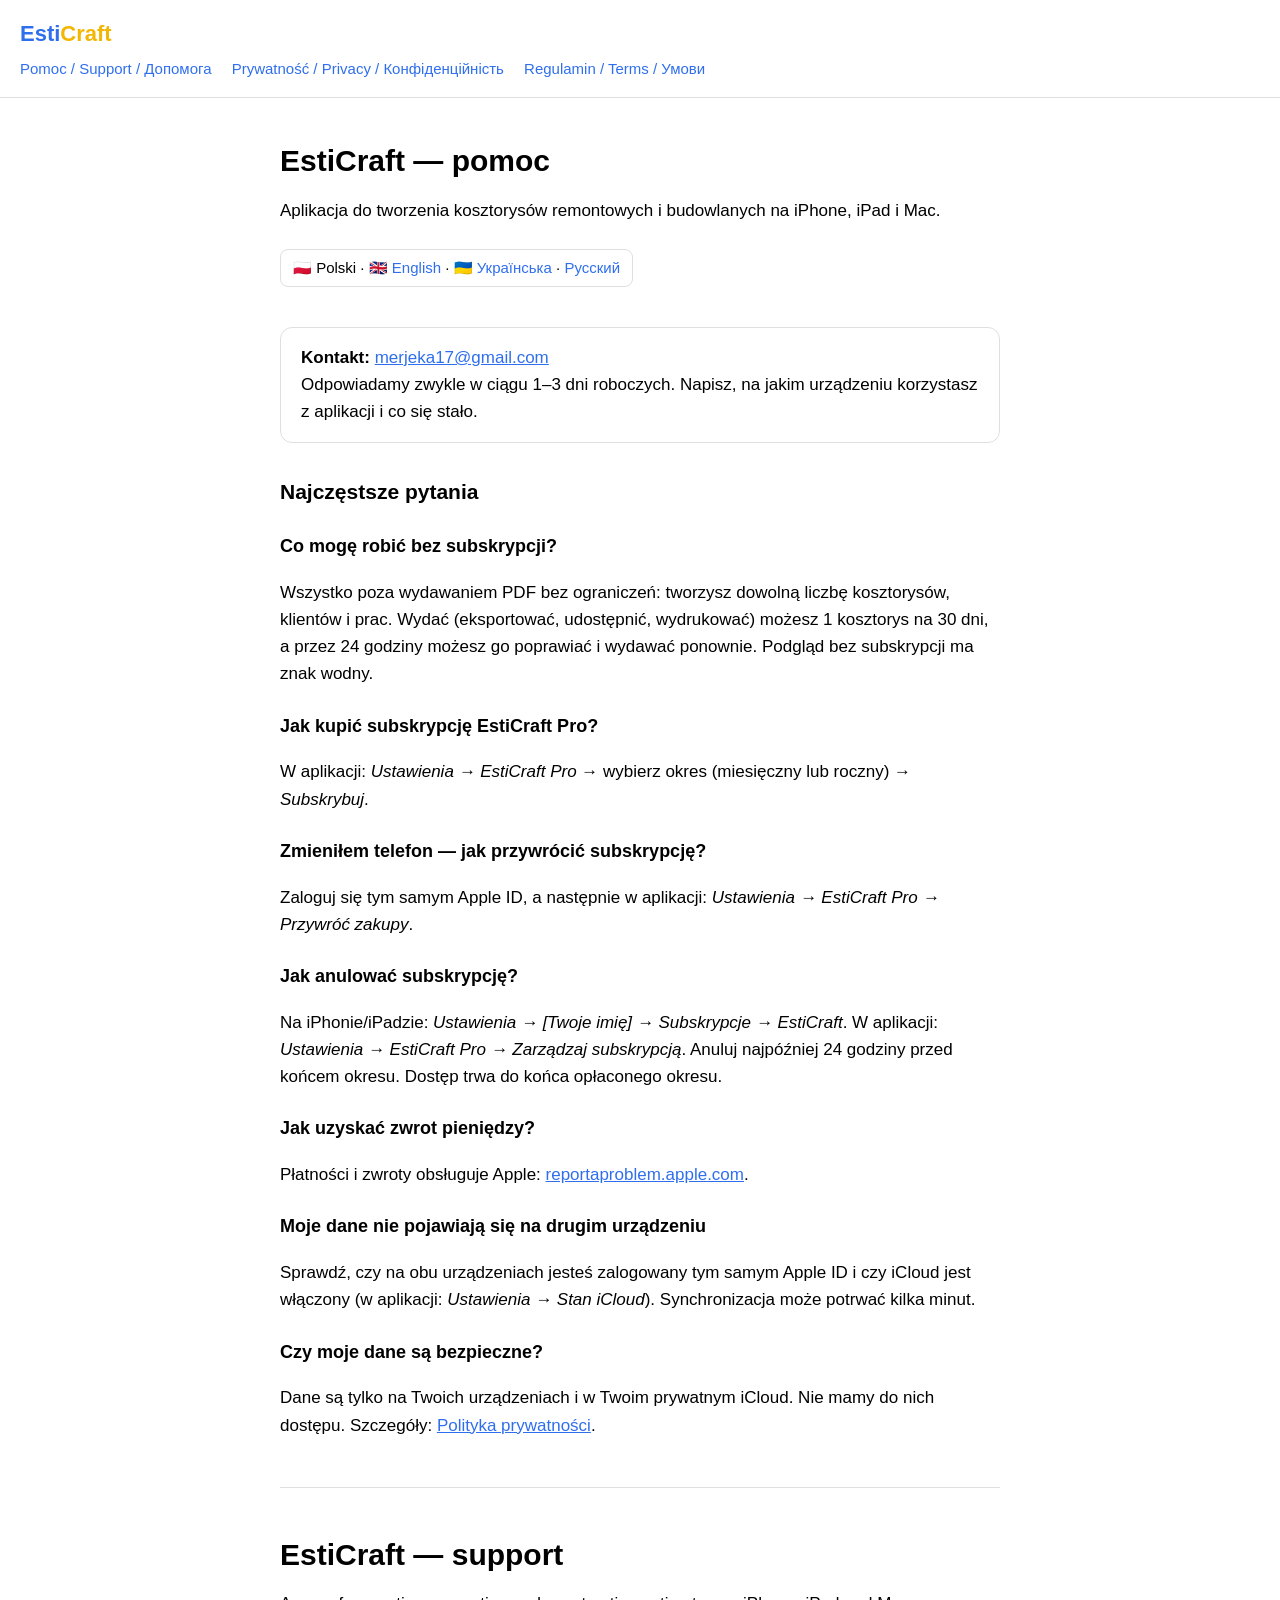
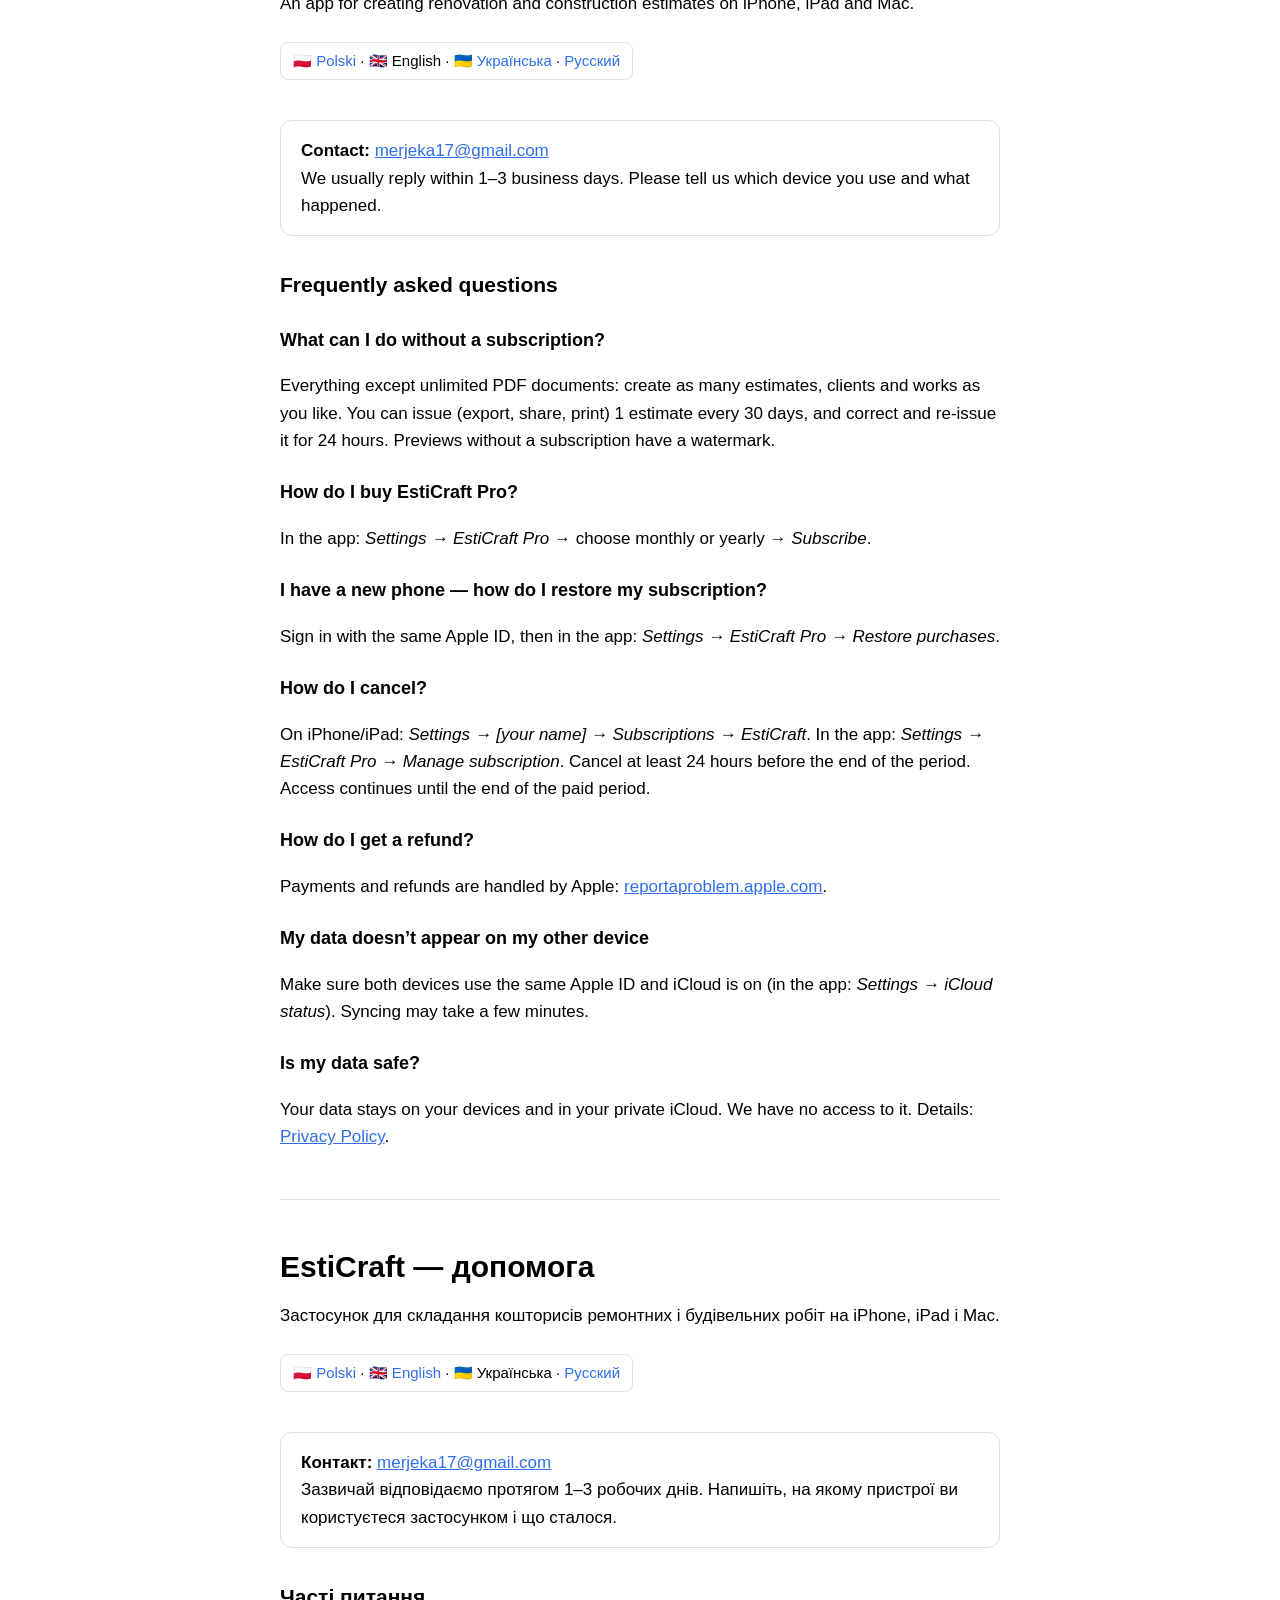
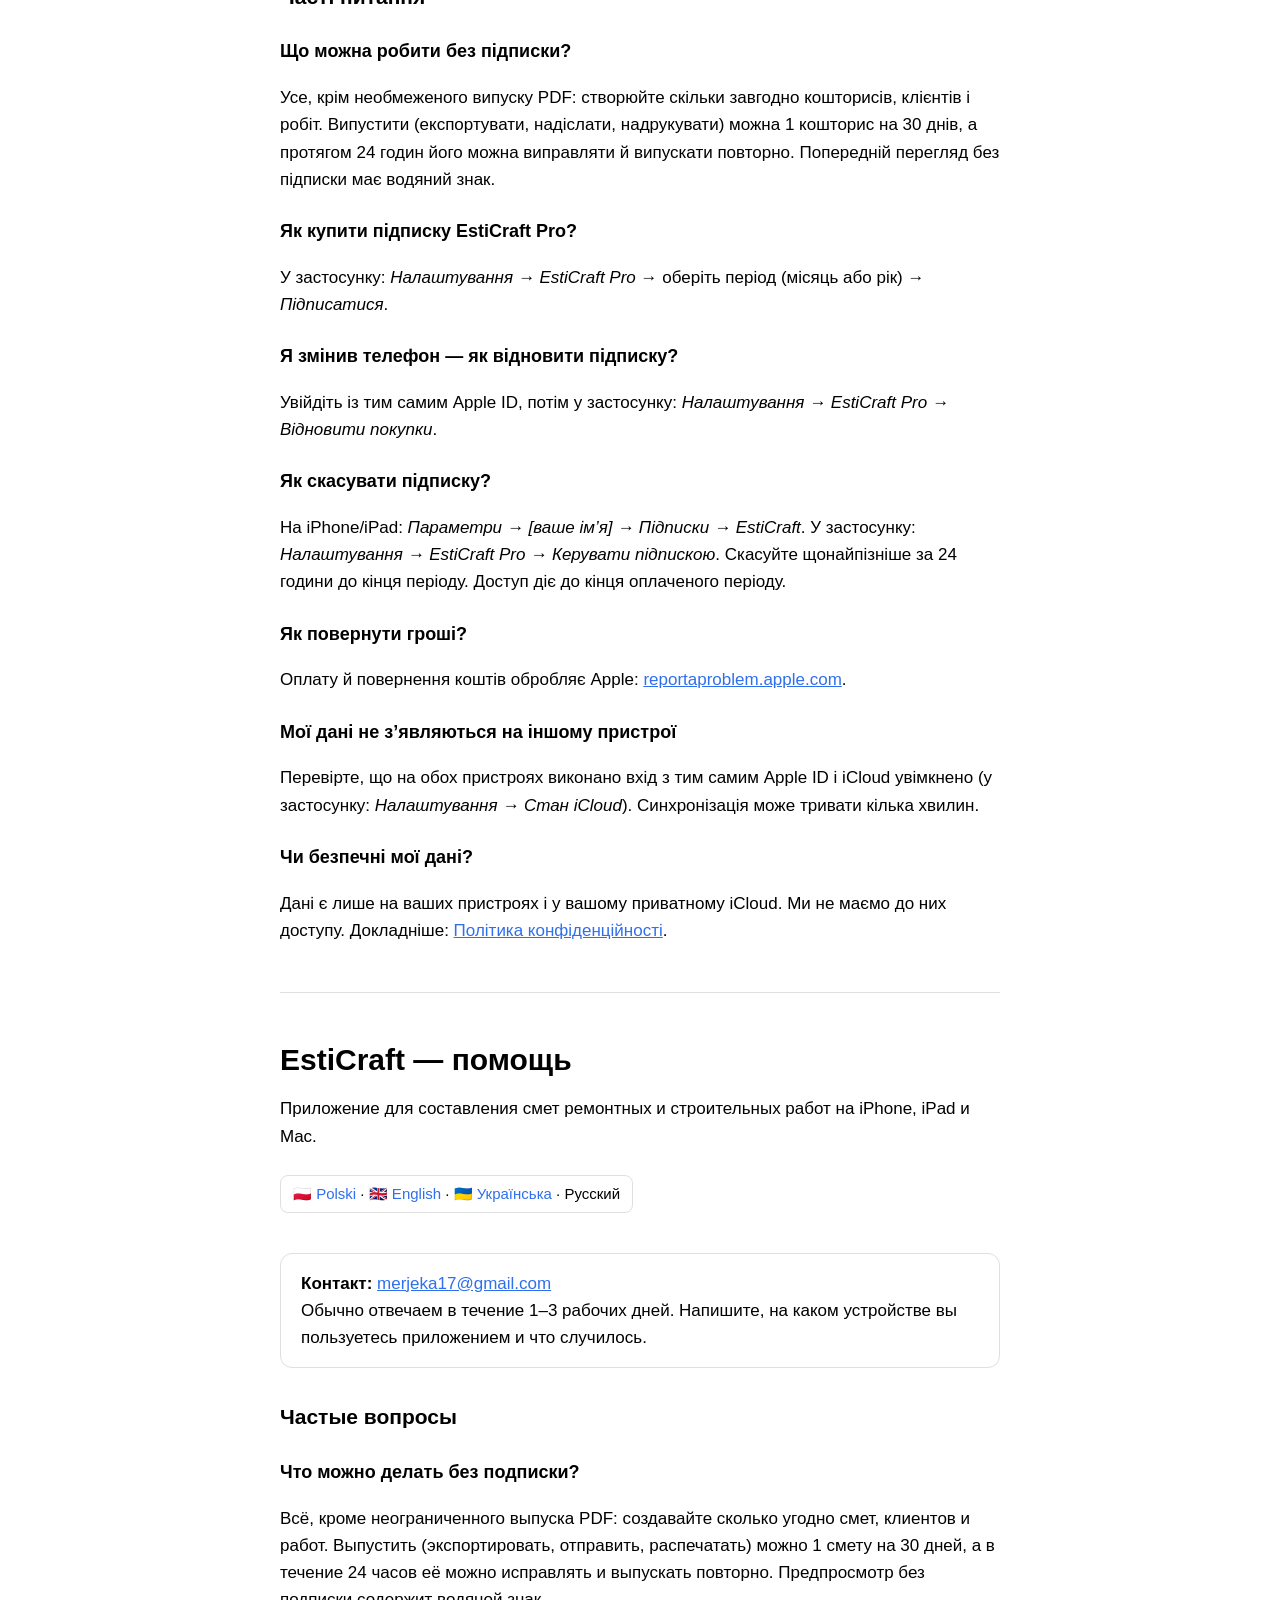
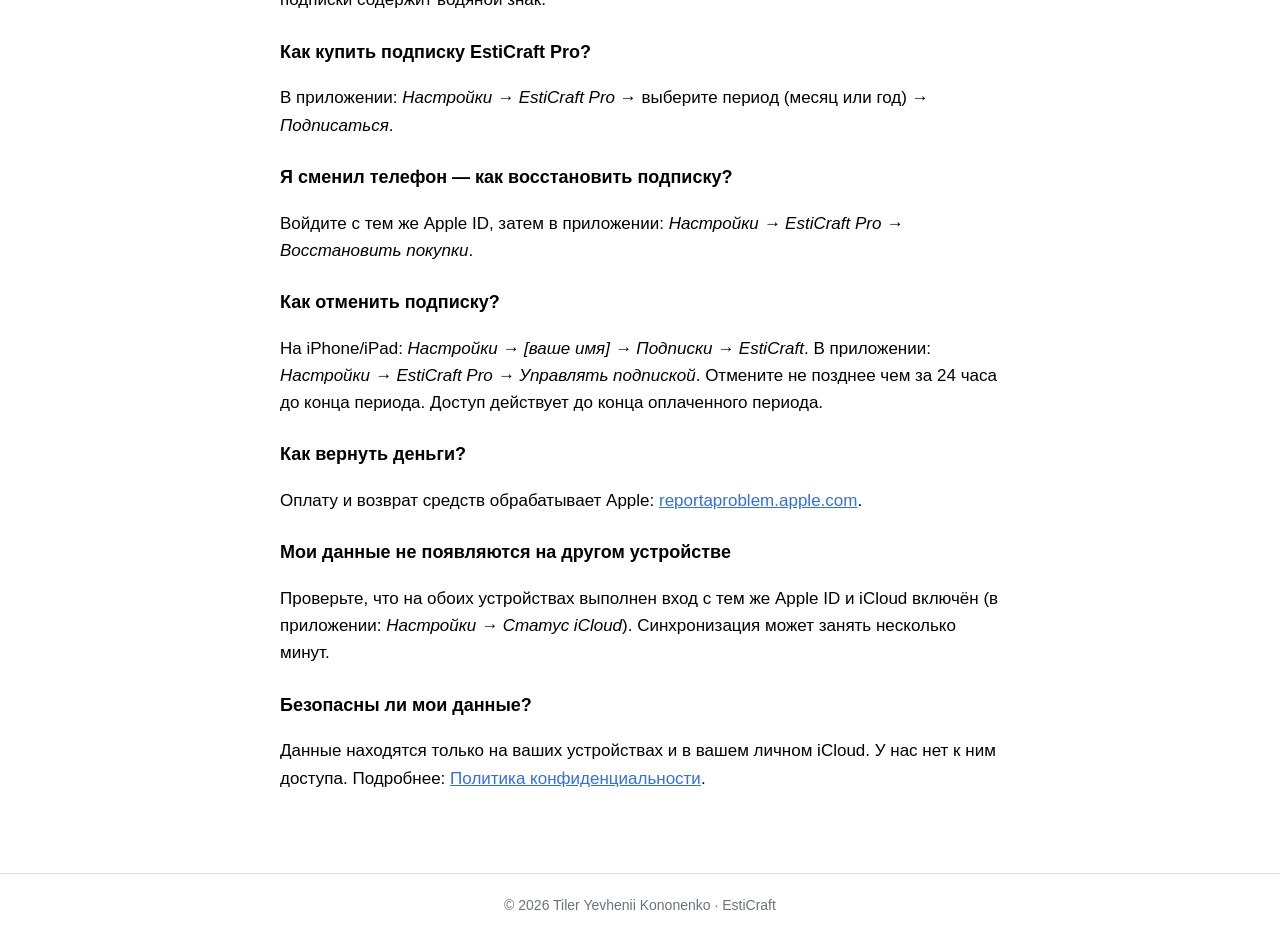
==== index.html @ 4b73138e "Add files via upload" ====
<!DOCTYPE html>
<html lang="pl">
<head>
    <meta charset="utf-8">
    <meta name="viewport" content="width=device-width, initial-scale=1">
    <title>EstiCraft — kosztorysy remontowe · Pomoc / Support</title>
    <meta name="description" content="EstiCraft — aplikacja do tworzenia kosztorysów remontowych i budowlanych na iPhone, iPad i Mac.">
    <link rel="stylesheet" href="style.css">
</head>
<body>
<header>
    <a class="brand" href="index.html"><span class="esti">Esti</span><span class="craft">Craft</span></a>
    <nav>
        <a href="index.html">Pomoc / Support / Допомога</a>
        <a href="privacy.html">Prywatność / Privacy / Конфіденційність</a>
        <a href="terms.html">Regulamin / Terms / Умови</a>
    </nav>
</header>

<main>

<!-- ========================= POLSKI ========================= -->

<h1 id="pl">EstiCraft — pomoc</h1>
<p>Aplikacja do tworzenia kosztorysów remontowych i budowlanych na iPhone, iPad i Mac.</p>
<div class="lang-switch">🇵🇱 Polski · <a href="#en">🇬🇧 English</a> · <a href="#uk">🇺🇦 Українська</a> · <a href="#ru">Русский</a></div>

<div class="card">
    <strong>Kontakt:</strong> <a href="mailto:merjeka17@gmail.com?subject=EstiCraft">merjeka17@gmail.com</a><br>
    Odpowiadamy zwykle w ciągu 1–3 dni roboczych. Napisz, na jakim urządzeniu korzystasz z aplikacji i co się stało.
</div>

<h2>Najczęstsze pytania</h2>

<h3>Co mogę robić bez subskrypcji?</h3>
<p>Wszystko poza wydawaniem PDF bez ograniczeń: tworzysz dowolną liczbę kosztorysów, klientów i prac. Wydać
(eksportować, udostępnić, wydrukować) możesz 1 kosztorys na 30 dni, a przez 24 godziny możesz go poprawiać i wydawać
ponownie. Podgląd bez subskrypcji ma znak wodny.</p>

<h3>Jak kupić subskrypcję EstiCraft Pro?</h3>
<p>W aplikacji: <em>Ustawienia → EstiCraft Pro</em> → wybierz okres (miesięczny lub roczny) → <em>Subskrybuj</em>.</p>

<h3>Zmieniłem telefon — jak przywrócić subskrypcję?</h3>
<p>Zaloguj się tym samym Apple ID, a następnie w aplikacji: <em>Ustawienia → EstiCraft Pro → Przywróć zakupy</em>.</p>

<h3>Jak anulować subskrypcję?</h3>
<p>Na iPhonie/iPadzie: <em>Ustawienia → [Twoje imię] → Subskrypcje → EstiCraft</em>. W aplikacji:
<em>Ustawienia → EstiCraft Pro → Zarządzaj subskrypcją</em>. Anuluj najpóźniej 24 godziny przed końcem okresu.
Dostęp trwa do końca opłaconego okresu.</p>

<h3>Jak uzyskać zwrot pieniędzy?</h3>
<p>Płatności i zwroty obsługuje Apple: <a href="https://reportaproblem.apple.com">reportaproblem.apple.com</a>.</p>

<h3>Moje dane nie pojawiają się na drugim urządzeniu</h3>
<p>Sprawdź, czy na obu urządzeniach jesteś zalogowany tym samym Apple ID i czy iCloud jest włączony
(w aplikacji: <em>Ustawienia → Stan iCloud</em>). Synchronizacja może potrwać kilka minut.</p>

<h3>Czy moje dane są bezpieczne?</h3>
<p>Dane są tylko na Twoich urządzeniach i w Twoim prywatnym iCloud. Nie mamy do nich dostępu.
Szczegóły: <a href="privacy.html">Polityka prywatności</a>.</p>

<hr>

<!-- ========================= ENGLISH ========================= -->

<h1 id="en">EstiCraft — support</h1>
<p>An app for creating renovation and construction estimates on iPhone, iPad and Mac.</p>
<div class="lang-switch"><a href="#pl">🇵🇱 Polski</a> · 🇬🇧 English · <a href="#uk">🇺🇦 Українська</a> · <a href="#ru">Русский</a></div>

<div class="card">
    <strong>Contact:</strong> <a href="mailto:merjeka17@gmail.com?subject=EstiCraft">merjeka17@gmail.com</a><br>
    We usually reply within 1–3 business days. Please tell us which device you use and what happened.
</div>

<h2>Frequently asked questions</h2>

<h3>What can I do without a subscription?</h3>
<p>Everything except unlimited PDF documents: create as many estimates, clients and works as you like. You can issue
(export, share, print) 1 estimate every 30 days, and correct and re-issue it for 24 hours. Previews without a
subscription have a watermark.</p>

<h3>How do I buy EstiCraft Pro?</h3>
<p>In the app: <em>Settings → EstiCraft Pro</em> → choose monthly or yearly → <em>Subscribe</em>.</p>

<h3>I have a new phone — how do I restore my subscription?</h3>
<p>Sign in with the same Apple ID, then in the app: <em>Settings → EstiCraft Pro → Restore purchases</em>.</p>

<h3>How do I cancel?</h3>
<p>On iPhone/iPad: <em>Settings → [your name] → Subscriptions → EstiCraft</em>. In the app:
<em>Settings → EstiCraft Pro → Manage subscription</em>. Cancel at least 24 hours before the end of the period.
Access continues until the end of the paid period.</p>

<h3>How do I get a refund?</h3>
<p>Payments and refunds are handled by Apple: <a href="https://reportaproblem.apple.com">reportaproblem.apple.com</a>.</p>

<h3>My data doesn’t appear on my other device</h3>
<p>Make sure both devices use the same Apple ID and iCloud is on (in the app: <em>Settings → iCloud status</em>).
Syncing may take a few minutes.</p>

<h3>Is my data safe?</h3>
<p>Your data stays on your devices and in your private iCloud. We have no access to it.
Details: <a href="privacy.html">Privacy Policy</a>.</p>

<hr>

<!-- ========================= УКРАЇНСЬКА ========================= -->

<h1 id="uk">EstiCraft — допомога</h1>
<p>Застосунок для складання кошторисів ремонтних і будівельних робіт на iPhone, iPad і Mac.</p>
<div class="lang-switch"><a href="#pl">🇵🇱 Polski</a> · <a href="#en">🇬🇧 English</a> · 🇺🇦 Українська · <a href="#ru">Русский</a></div>

<div class="card">
    <strong>Контакт:</strong> <a href="mailto:merjeka17@gmail.com?subject=EstiCraft">merjeka17@gmail.com</a><br>
    Зазвичай відповідаємо протягом 1–3 робочих днів. Напишіть, на якому пристрої ви користуєтеся застосунком і що сталося.
</div>

<h2>Часті питання</h2>

<h3>Що можна робити без підписки?</h3>
<p>Усе, крім необмеженого випуску PDF: створюйте скільки завгодно кошторисів, клієнтів і робіт. Випустити (експортувати,
надіслати, надрукувати) можна 1 кошторис на 30 днів, а протягом 24 годин його можна виправляти й випускати повторно.
Попередній перегляд без підписки має водяний знак.</p>

<h3>Як купити підписку EstiCraft Pro?</h3>
<p>У застосунку: <em>Налаштування → EstiCraft Pro</em> → оберіть період (місяць або рік) → <em>Підписатися</em>.</p>

<h3>Я змінив телефон — як відновити підписку?</h3>
<p>Увійдіть із тим самим Apple ID, потім у застосунку: <em>Налаштування → EstiCraft Pro → Відновити покупки</em>.</p>

<h3>Як скасувати підписку?</h3>
<p>На iPhone/iPad: <em>Параметри → [ваше ім’я] → Підписки → EstiCraft</em>. У застосунку:
<em>Налаштування → EstiCraft Pro → Керувати підпискою</em>. Скасуйте щонайпізніше за 24 години до кінця періоду.
Доступ діє до кінця оплаченого періоду.</p>

<h3>Як повернути гроші?</h3>
<p>Оплату й повернення коштів обробляє Apple: <a href="https://reportaproblem.apple.com">reportaproblem.apple.com</a>.</p>

<h3>Мої дані не з’являються на іншому пристрої</h3>
<p>Перевірте, що на обох пристроях виконано вхід з тим самим Apple ID і iCloud увімкнено (у застосунку:
<em>Налаштування → Стан iCloud</em>). Синхронізація може тривати кілька хвилин.</p>

<h3>Чи безпечні мої дані?</h3>
<p>Дані є лише на ваших пристроях і у вашому приватному iCloud. Ми не маємо до них доступу.
Докладніше: <a href="privacy.html#uk">Політика конфіденційності</a>.</p>

<hr>

<!-- ========================= РУССКИЙ ========================= -->

<h1 id="ru">EstiCraft — помощь</h1>
<p>Приложение для составления смет ремонтных и строительных работ на iPhone, iPad и Mac.</p>
<div class="lang-switch"><a href="#pl">🇵🇱 Polski</a> · <a href="#en">🇬🇧 English</a> · <a href="#uk">🇺🇦 Українська</a> · Русский</div>

<div class="card">
    <strong>Контакт:</strong> <a href="mailto:merjeka17@gmail.com?subject=EstiCraft">merjeka17@gmail.com</a><br>
    Обычно отвечаем в течение 1–3 рабочих дней. Напишите, на каком устройстве вы пользуетесь приложением и что случилось.
</div>

<h2>Частые вопросы</h2>

<h3>Что можно делать без подписки?</h3>
<p>Всё, кроме неограниченного выпуска PDF: создавайте сколько угодно смет, клиентов и работ. Выпустить (экспортировать,
отправить, распечатать) можно 1 смету на 30 дней, а в течение 24 часов её можно исправлять и выпускать повторно.
Предпросмотр без подписки содержит водяной знак.</p>

<h3>Как купить подписку EstiCraft Pro?</h3>
<p>В приложении: <em>Настройки → EstiCraft Pro</em> → выберите период (месяц или год) → <em>Подписаться</em>.</p>

<h3>Я сменил телефон — как восстановить подписку?</h3>
<p>Войдите с тем же Apple ID, затем в приложении: <em>Настройки → EstiCraft Pro → Восстановить покупки</em>.</p>

<h3>Как отменить подписку?</h3>
<p>На iPhone/iPad: <em>Настройки → [ваше имя] → Подписки → EstiCraft</em>. В приложении:
<em>Настройки → EstiCraft Pro → Управлять подпиской</em>. Отмените не позднее чем за 24 часа до конца периода.
Доступ действует до конца оплаченного периода.</p>

<h3>Как вернуть деньги?</h3>
<p>Оплату и возврат средств обрабатывает Apple: <a href="https://reportaproblem.apple.com">reportaproblem.apple.com</a>.</p>

<h3>Мои данные не появляются на другом устройстве</h3>
<p>Проверьте, что на обоих устройствах выполнен вход с тем же Apple ID и iCloud включён (в приложении:
<em>Настройки → Статус iCloud</em>). Синхронизация может занять несколько минут.</p>

<h3>Безопасны ли мои данные?</h3>
<p>Данные находятся только на ваших устройствах и в вашем личном iCloud. У нас нет к ним доступа.
Подробнее: <a href="privacy.html#ru">Политика конфиденциальности</a>.</p>

</main>

<footer>© 2026 Tiler Yevhenii Kononenko · EstiCraft</footer>
</body>
</html>
---- style.css ----
:root {
    color-scheme: light dark;
    --accent: #2f6fed;
    --muted: #6b7280;
    --border: rgba(127, 127, 127, 0.25);
}

* { box-sizing: border-box; }

body {
    margin: 0;
    font-family: -apple-system, BlinkMacSystemFont, "Segoe UI", Roboto, Helvetica, Arial, sans-serif;
    line-height: 1.6;
    font-size: 17px;
}

header {
    border-bottom: 1px solid var(--border);
    padding: 16px 20px;
}

header .brand {
    font-weight: 700;
    font-size: 22px;
    text-decoration: none;
    color: inherit;
}

header .brand .esti { color: #2f6fed; }
header .brand .craft { color: #f2b705; }

nav { margin-top: 6px; font-size: 15px; }
nav a { margin-right: 16px; color: var(--accent); text-decoration: none; }
nav a:hover { text-decoration: underline; }

main {
    max-width: 760px;
    margin: 0 auto;
    padding: 24px 20px 64px;
}

h1 { font-size: 30px; line-height: 1.25; margin-bottom: 4px; }
h2 { font-size: 21px; margin-top: 32px; }
h3 { font-size: 18px; margin-top: 24px; }

.updated { color: var(--muted); font-size: 15px; margin-top: 0; }

.lang-switch {
    display: inline-block;
    margin: 8px 0 24px;
    padding: 6px 12px;
    border: 1px solid var(--border);
    border-radius: 8px;
    font-size: 15px;
}

.lang-switch a { color: var(--accent); text-decoration: none; }

.card {
    border: 1px solid var(--border);
    border-radius: 12px;
    padding: 16px 20px;
    margin: 16px 0;
}

hr { border: none; border-top: 1px solid var(--border); margin: 48px 0; }

a { color: var(--accent); }

footer {
    border-top: 1px solid var(--border);
    color: var(--muted);
    font-size: 14px;
    text-align: center;
    padding: 20px;
}
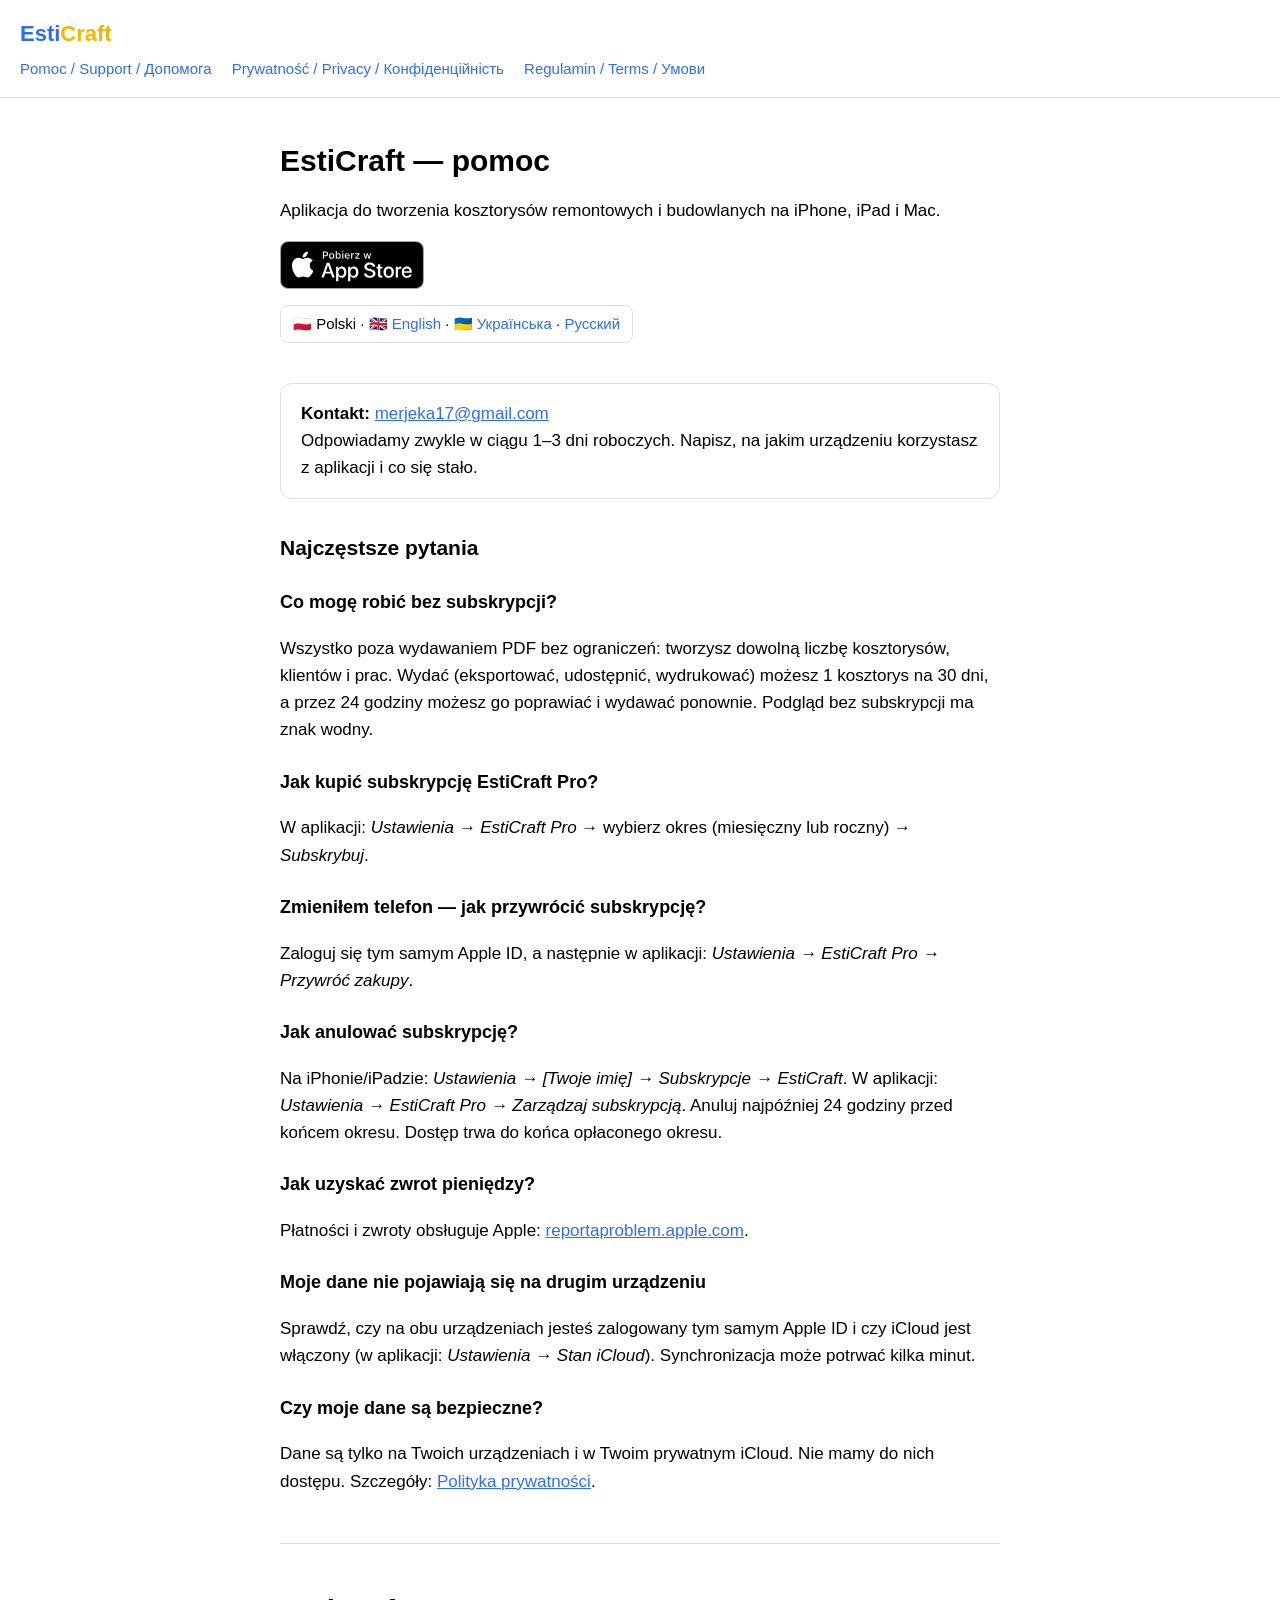
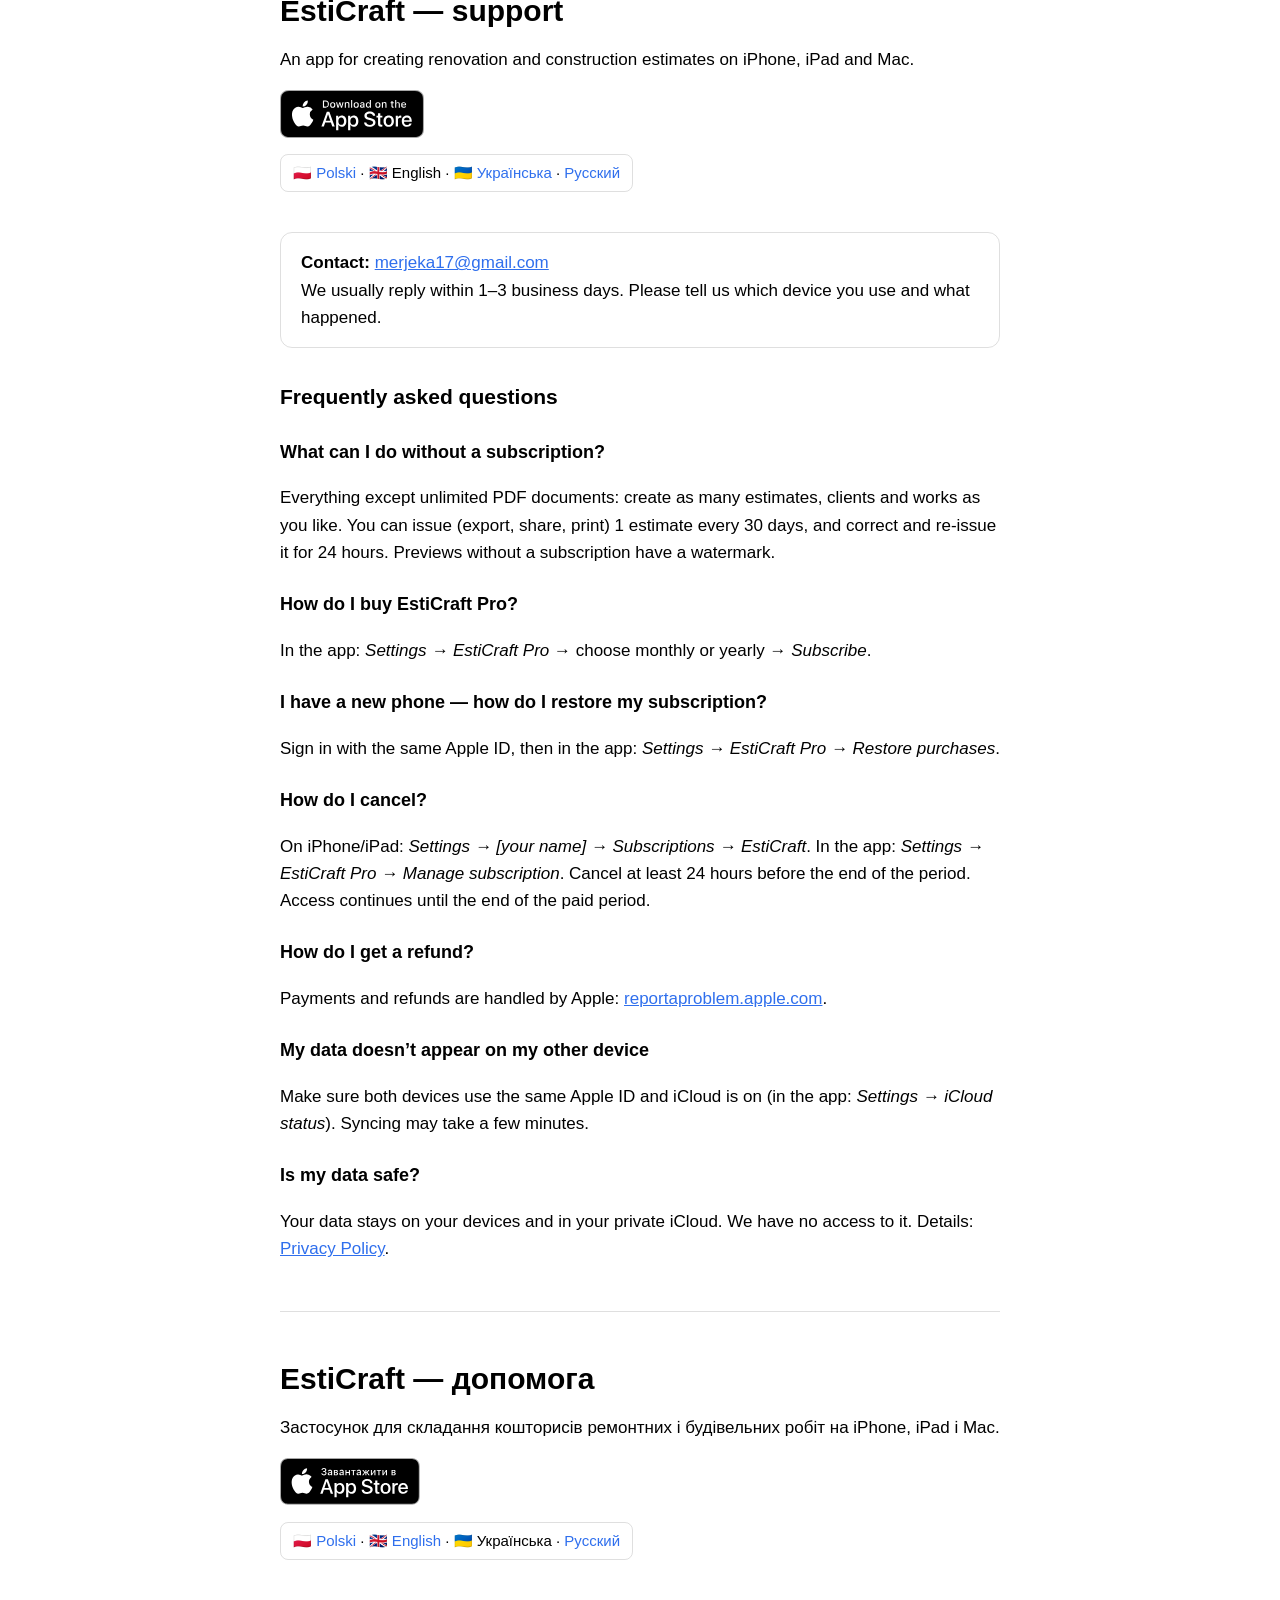
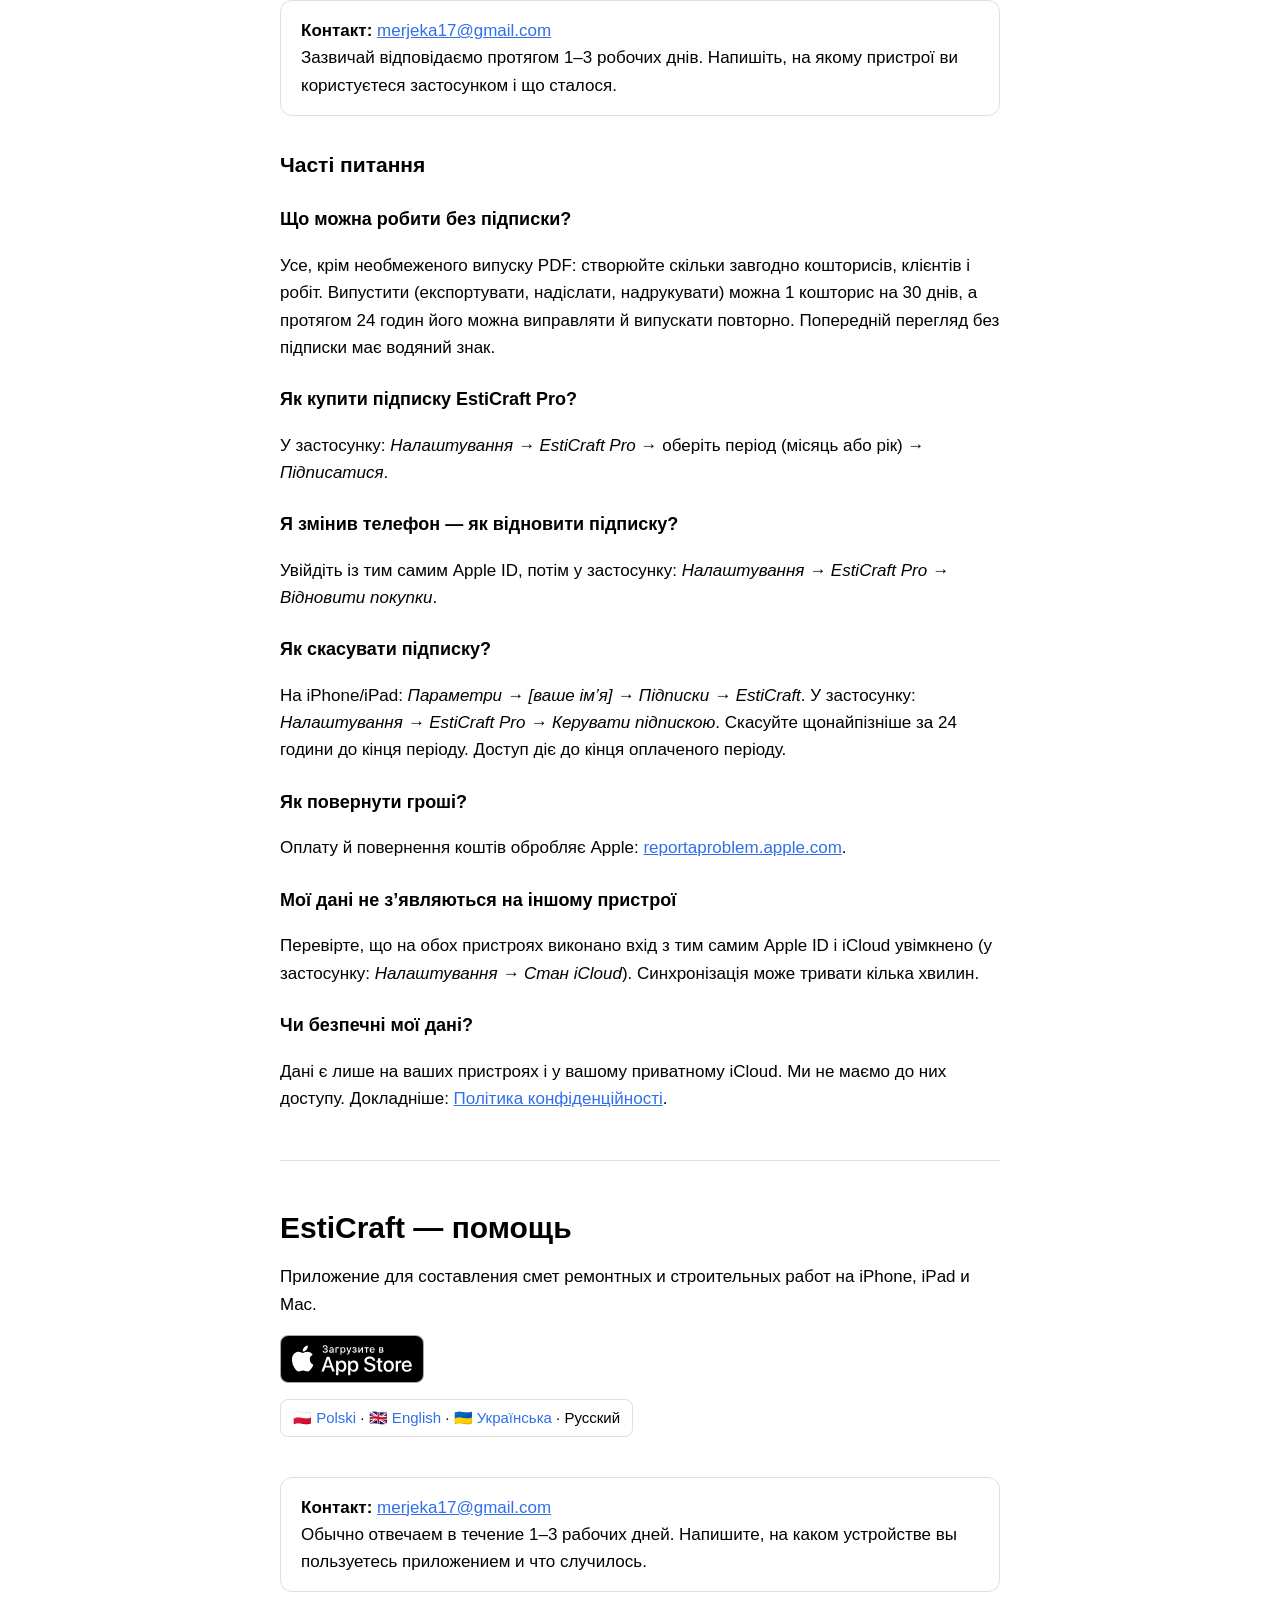
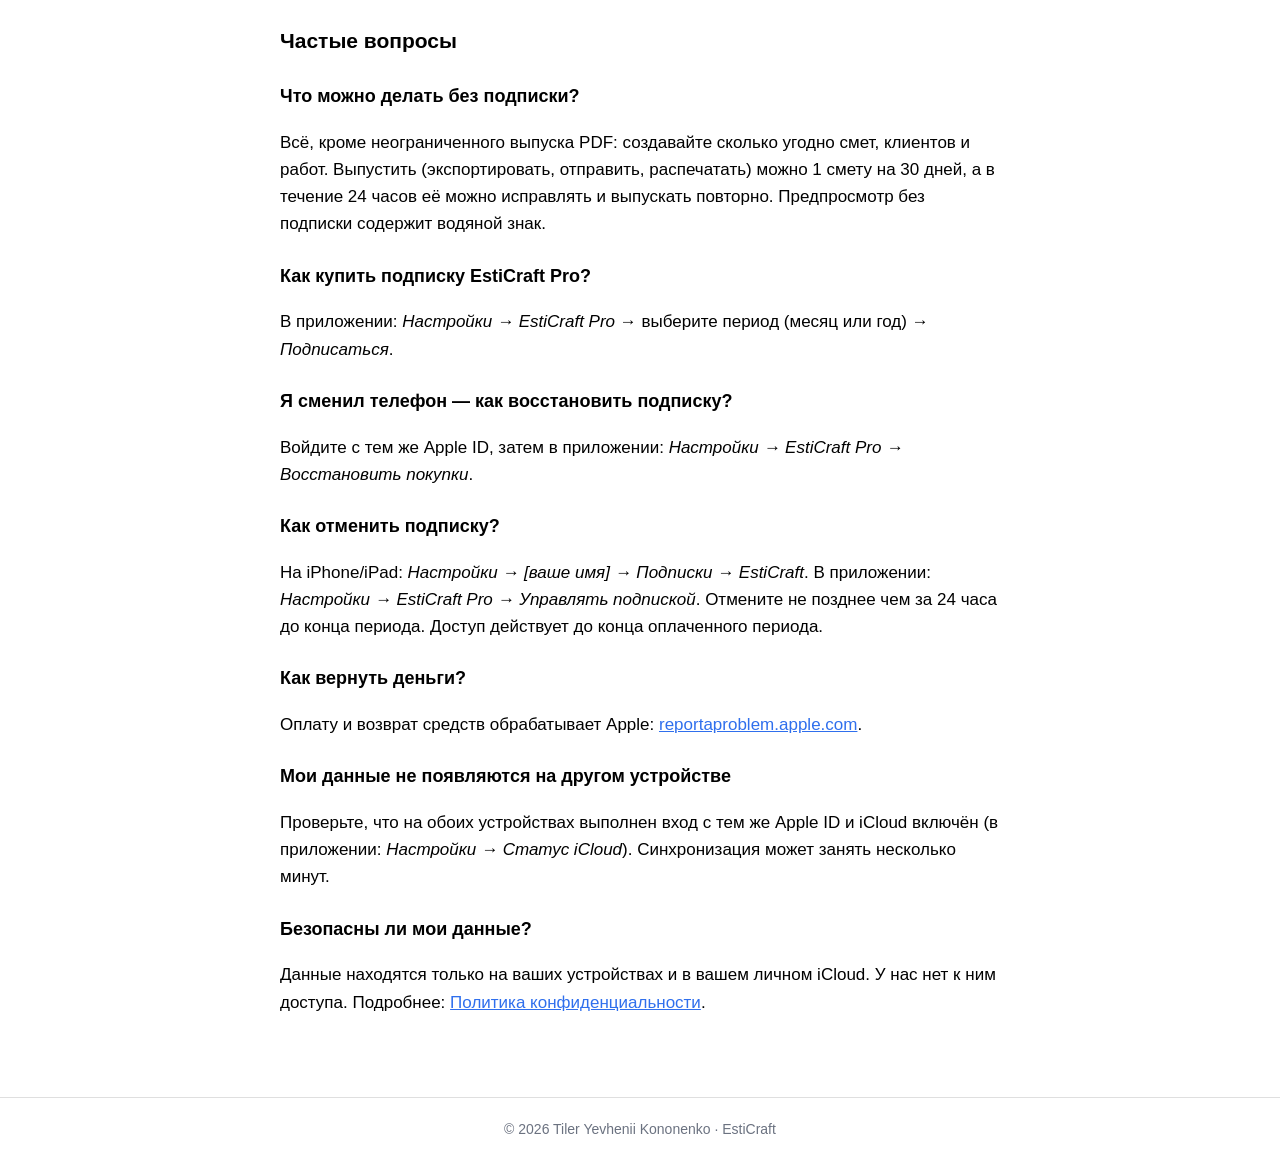
==== commit 20e7fda1: "Add App Store download buttons" ====
--- a/index.html
+++ b/index.html
@@ -4,8 +4,25 @@
     <meta charset="utf-8">
     <meta name="viewport" content="width=device-width, initial-scale=1">
     <title>EstiCraft — kosztorysy remontowe · Pomoc / Support</title>
-    <meta name="description" content="EstiCraft — aplikacja do tworzenia kosztorysów remontowych i budowlanych na iPhone, iPad i Mac.">
+    <meta name="description" content="EstiCraft — aplikacja do tworzenia kosztorysów remontowych i budowlanych na iPhone, iPad i Mac. Pobierz z App Store.">
+    <!-- Smart App Banner: Safari na iPhone/iPad pokazuje u góry pasek „Otwórz / Pobierz” -->
+    <meta name="apple-itunes-app" content="app-id=6820244505">
     <link rel="stylesheet" href="style.css">
+    <!-- Dane strukturalne: pomagają Google rozpoznać, że to strona aplikacji z App Store -->
+    <script type="application/ld+json">
+    {
+        "@context": "https://schema.org",
+        "@type": "SoftwareApplication",
+        "name": "EstiCraft",
+        "operatingSystem": "iOS, iPadOS, macOS",
+        "applicationCategory": "BusinessApplication",
+        "description": "Quotes & estimates for trades: rooms, your own price list, VAT and discounts, protected PDF for clients.",
+        "url": "https://esticraft.github.io/",
+        "downloadUrl": "https://apps.apple.com/app/esticraft/id6820244505",
+        "offers": { "@type": "Offer", "price": "0", "priceCurrency": "USD" },
+        "author": { "@type": "Person", "name": "Yevhenii Kononenko" }
+    }
+    </script>
 </head>
 <body>
 <header>
@@ -23,6 +40,7 @@
 
 <h1 id="pl">EstiCraft — pomoc</h1>
 <p>Aplikacja do tworzenia kosztorysów remontowych i budowlanych na iPhone, iPad i Mac.</p>
+<p class="store"><a href="https://apps.apple.com/pl/app/esticraft/id6820244505"><img src="app-store-pl-pl.svg" alt="Pobierz EstiCraft z App Store"></a></p>
 <div class="lang-switch">🇵🇱 Polski · <a href="#en">🇬🇧 English</a> · <a href="#uk">🇺🇦 Українська</a> · <a href="#ru">Русский</a></div>
 
 <div class="card">
@@ -65,6 +83,7 @@
 
 <h1 id="en">EstiCraft — support</h1>
 <p>An app for creating renovation and construction estimates on iPhone, iPad and Mac.</p>
+<p class="store"><a href="https://apps.apple.com/app/esticraft/id6820244505"><img src="app-store-en-us.svg" alt="Download EstiCraft on the App Store"></a></p>
 <div class="lang-switch"><a href="#pl">🇵🇱 Polski</a> · 🇬🇧 English · <a href="#uk">🇺🇦 Українська</a> · <a href="#ru">Русский</a></div>
 
 <div class="card">
@@ -107,6 +126,7 @@
 
 <h1 id="uk">EstiCraft — допомога</h1>
 <p>Застосунок для складання кошторисів ремонтних і будівельних робіт на iPhone, iPad і Mac.</p>
+<p class="store"><a href="https://apps.apple.com/ua/app/esticraft/id6820244505"><img src="app-store-uk-ua.svg" alt="Завантажити EstiCraft з App Store"></a></p>
 <div class="lang-switch"><a href="#pl">🇵🇱 Polski</a> · <a href="#en">🇬🇧 English</a> · 🇺🇦 Українська · <a href="#ru">Русский</a></div>
 
 <div class="card">
@@ -149,6 +169,7 @@
 
 <h1 id="ru">EstiCraft — помощь</h1>
 <p>Приложение для составления смет ремонтных и строительных работ на iPhone, iPad и Mac.</p>
+<p class="store"><a href="https://apps.apple.com/app/esticraft/id6820244505"><img src="app-store-ru-ru.svg" alt="Загрузите EstiCraft в App Store"></a></p>
 <div class="lang-switch"><a href="#pl">🇵🇱 Polski</a> · <a href="#en">🇬🇧 English</a> · <a href="#uk">🇺🇦 Українська</a> · Русский</div>
 
 <div class="card">
--- a/style.css
+++ b/style.css
@@ -56,6 +56,10 @@
 
 .lang-switch a { color: var(--accent); text-decoration: none; }
 
+/* Oficjalna plakietka Apple „Download on the App Store” */
+.store { margin: 4px 0 8px; }
+.store img { height: 48px; width: auto; display: block; }
+
 .card {
     border: 1px solid var(--border);
     border-radius: 12px;
